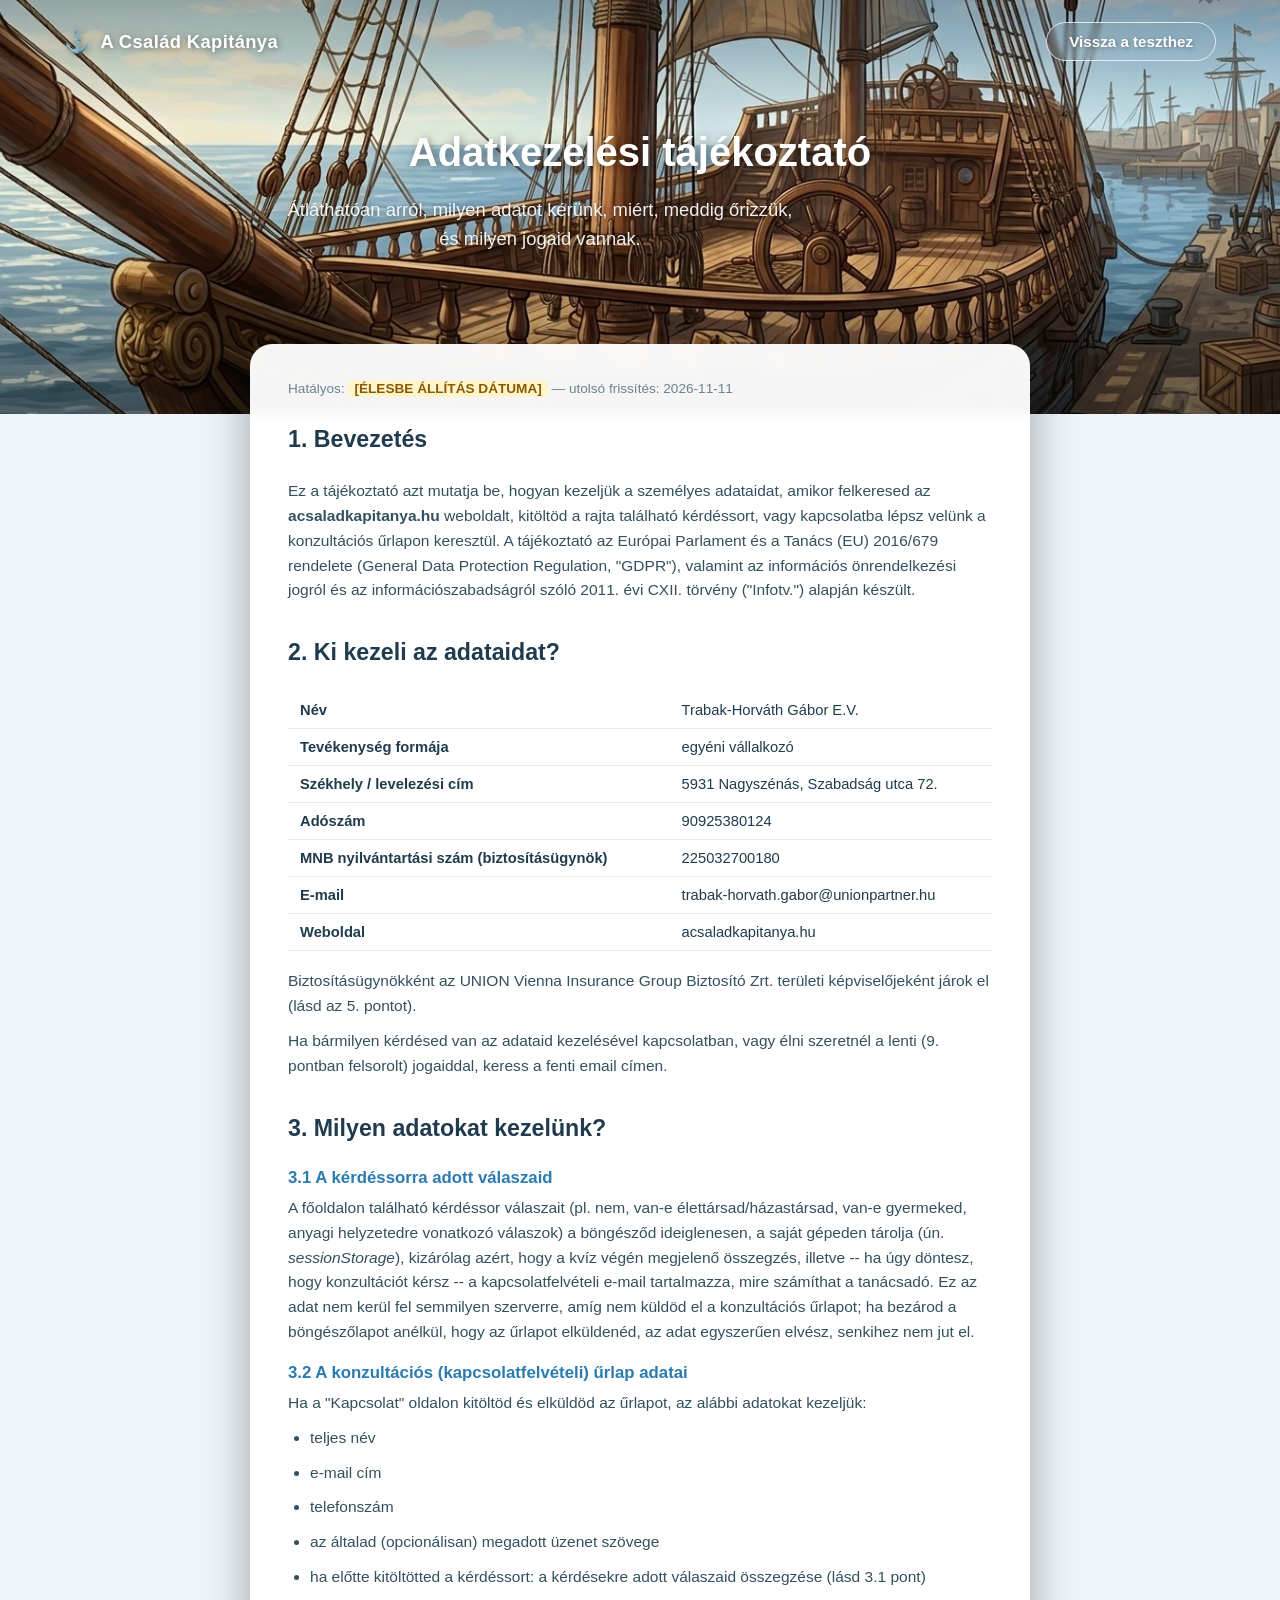
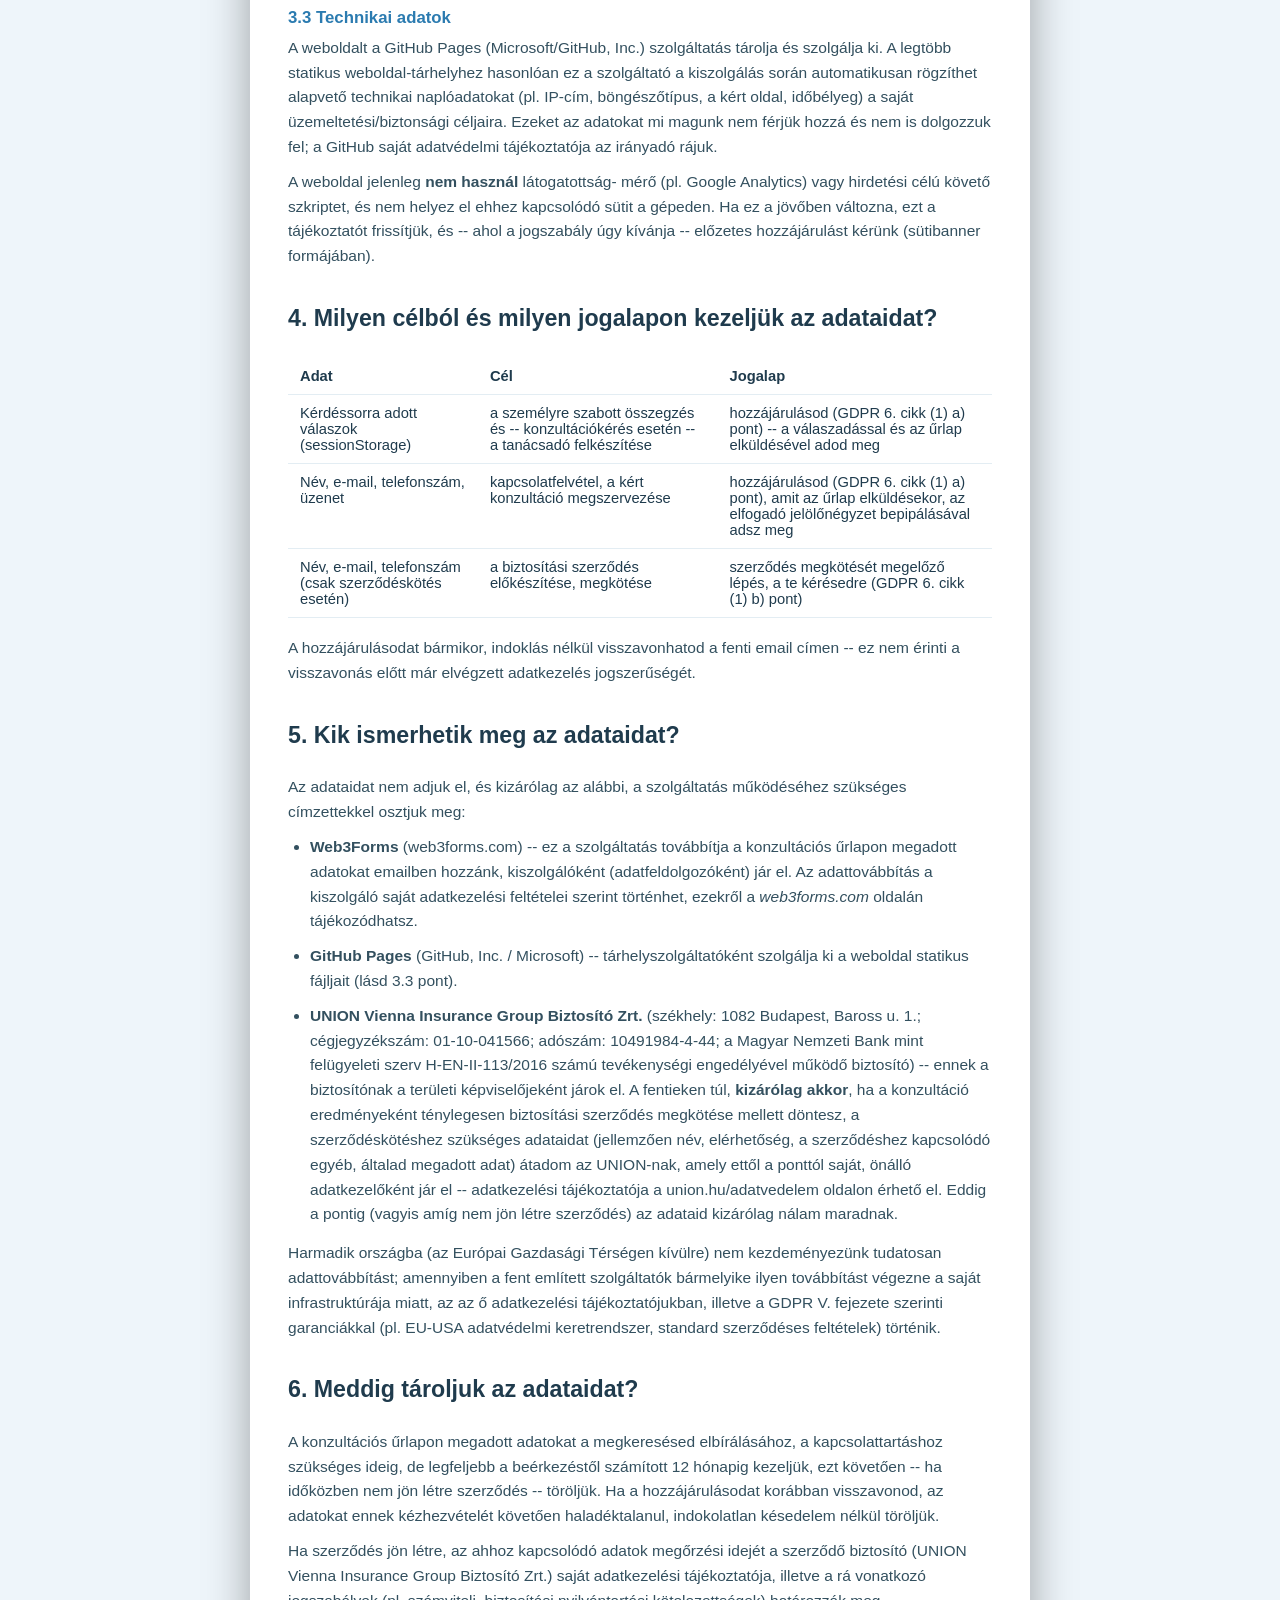
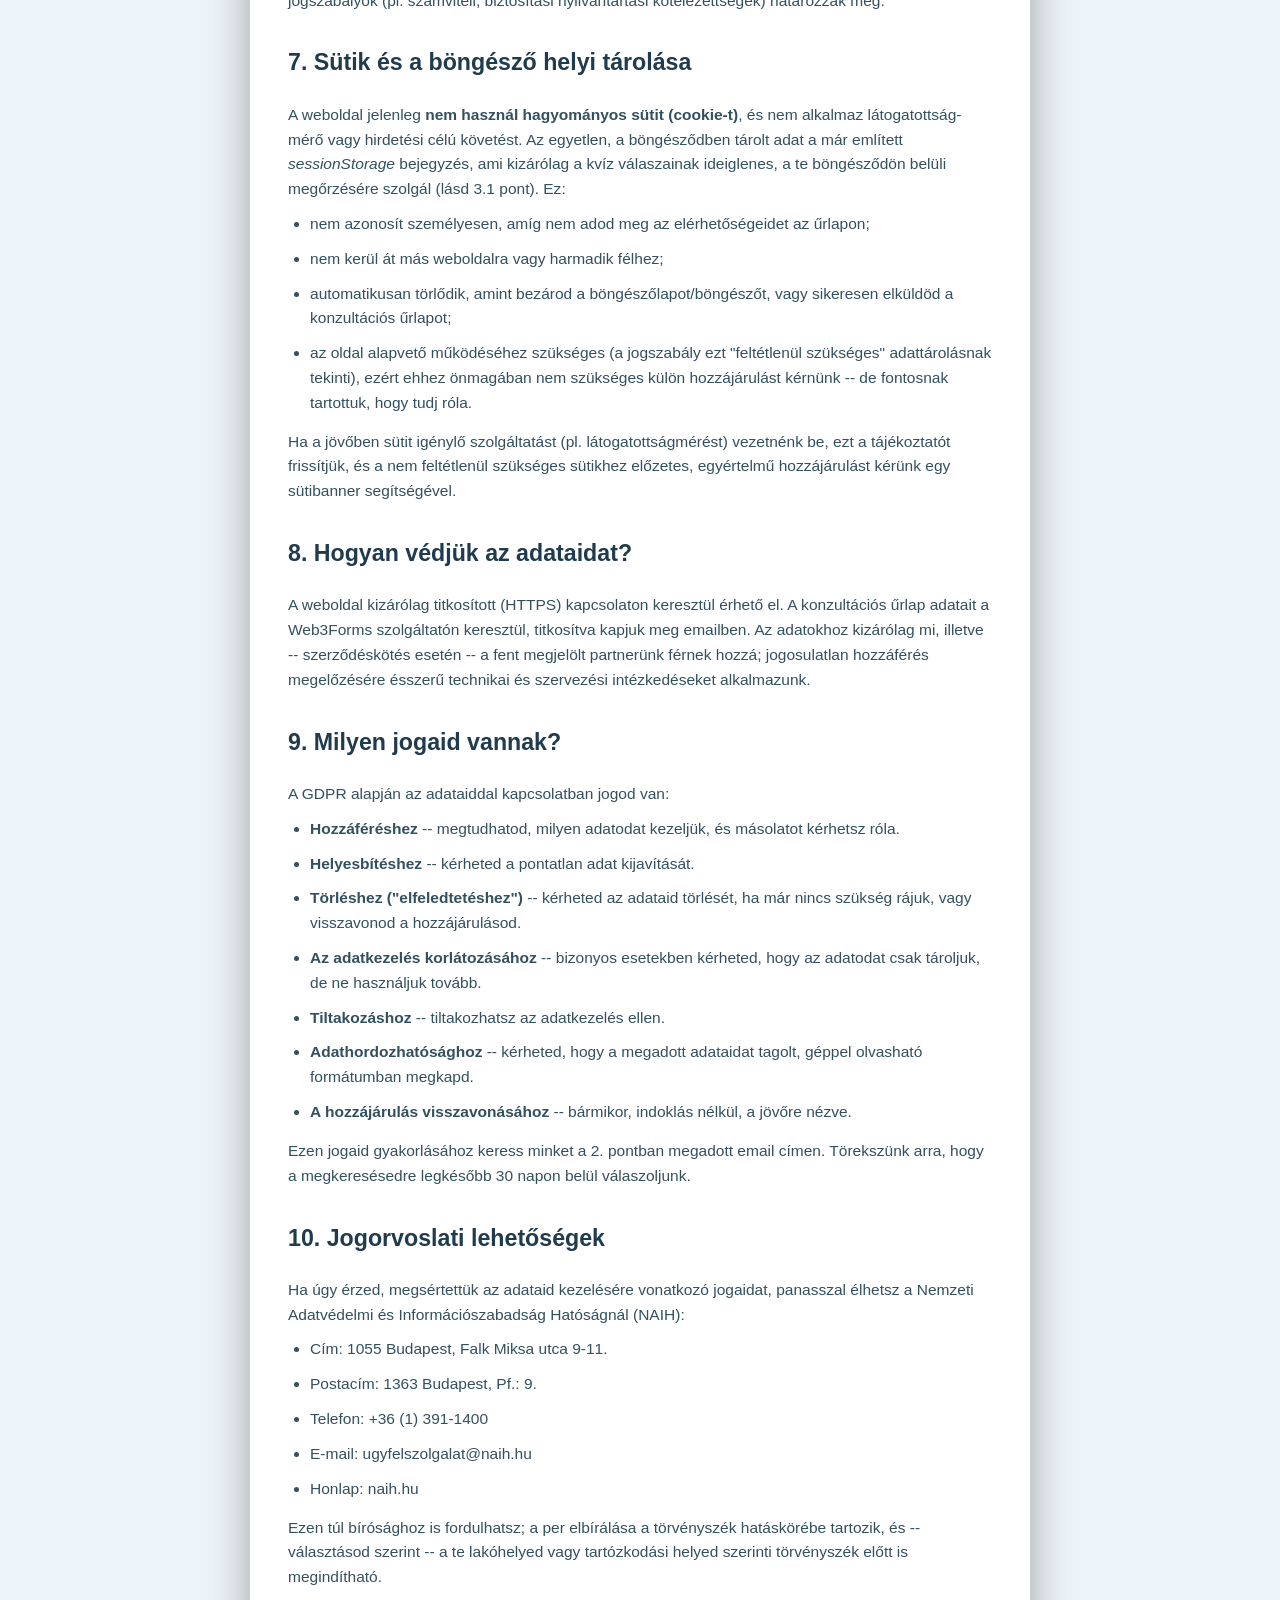
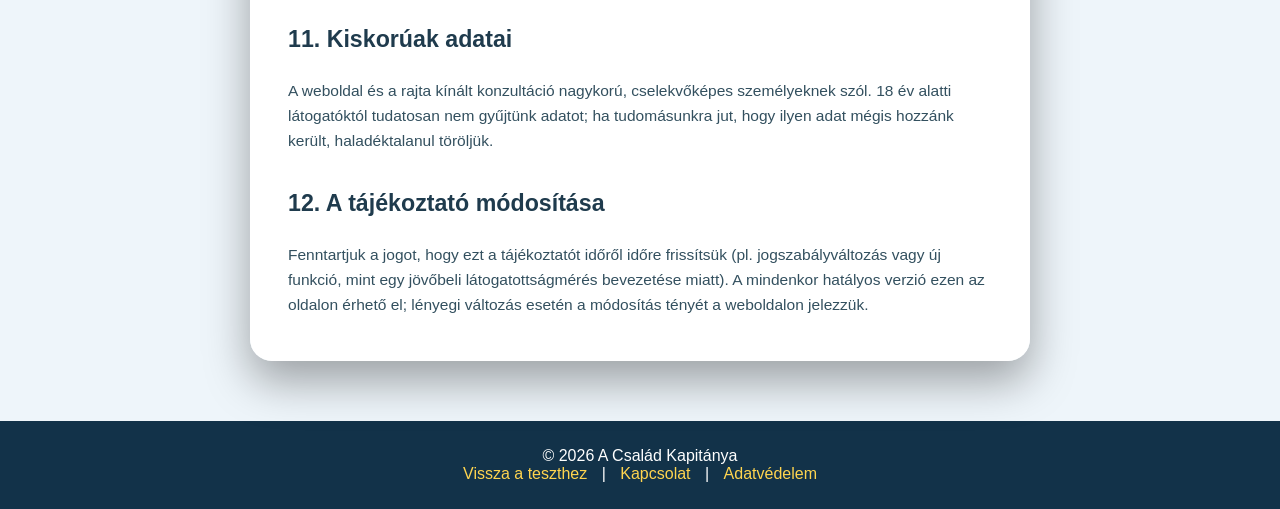
==== adatvedelem.html @ aa5bc1dc "Improved functions Security, mobile version upgraded" ====
<!DOCTYPE html>
<html lang="hu">
<head>
<meta charset="UTF-8">
<meta name="viewport" content="width=device-width, initial-scale=1.0">
<title>Adatkezelési tájékoztató — A Család Kapitánya</title>
<meta name="description" content="Adatkezelési tájékoztató és sütik/helyi tárolás használata az acsaladkapitanya.hu oldalon.">
<meta name="robots" content="noindex">
<link rel="stylesheet" href="css/style.css">
</head>
<body>

<nav class="site-nav">
    <div class="brand"><span class="wheel">⚓</span> A Család Kapitánya</div>
    <a class="nav-link" href="index.html">Vissza a teszthez</a>
</nav>

<section class="hero contact-hero">
    <div class="scene">
        <div class="scene-bg active" style="background-image:url('images/scenes/hero-dock.jpg')"></div>
    </div>
    <div class="intro">
        <h1>Adatkezelési tájékoztató</h1>
        <p>Átláthatóan arról, milyen adatot kérünk, miért, meddig őrizzük, és milyen jogaid vannak.</p>
    </div>
</section>

<div class="contact-section legal-section">
    <div class="question-box legal-content">

        <!--
            Az adatkezelői adatok (2. pont) és a partnerbiztosító adatai
            (5. pont) ki vannak töltve a felhasználó által megadott valós
            adatokkal (2026-11-11). Ennek ellenére javasolt közzététel előtt
            egy jogásszal (lehetőleg GDPR + biztosításközvetítési
            tapasztalattal) átnézetni -- ez a szöveg nem minősül jogi
            tanácsadásnak, csak egy kiindulási tervezet.
        -->
        <p class="updated-note">Hatályos: <span class="todo-fill">[ÉLESBE ÁLLÍTÁS DÁTUMA]</span> — utolsó frissítés: 2026-11-11</p>

        <h2>1. Bevezetés</h2>
        <p>
            Ez a tájékoztató azt mutatja be, hogyan kezeljük a személyes
            adataidat, amikor felkeresed az <strong>acsaladkapitanya.hu</strong>
            weboldalt, kitöltöd a rajta található kérdéssort, vagy
            kapcsolatba lépsz velünk a konzultációs űrlapon keresztül. A
            tájékoztató az Európai Parlament és a Tanács (EU) 2016/679
            rendelete (General Data Protection Regulation, "GDPR"), valamint
            az információs önrendelkezési jogról és az
            információszabadságról szóló 2011. évi CXII. törvény ("Infotv.")
            alapján készült.
        </p>

        <h2>2. Ki kezeli az adataidat?</h2>
        <table>
            <tr><th>Név</th><td>Trabak-Horváth Gábor E.V.</td></tr>
            <tr><th>Tevékenység formája</th><td>egyéni vállalkozó</td></tr>
            <tr><th>Székhely / levelezési cím</th><td>5931 Nagyszénás, Szabadság utca 72.</td></tr>
            <tr><th>Adószám</th><td>90925380124</td></tr>
            <tr><th>MNB nyilvántartási szám (biztosításügynök)</th><td>225032700180</td></tr>
            <tr><th>E-mail</th><td>trabak-horvath.gabor@unionpartner.hu</td></tr>
            <tr><th>Weboldal</th><td>acsaladkapitanya.hu</td></tr>
        </table>
        <p>
            Biztosításügynökként az UNION Vienna Insurance Group Biztosító
            Zrt. területi képviselőjeként járok el (lásd az 5. pontot).
        </p>
        <p>
            Ha bármilyen kérdésed van az adataid kezelésével kapcsolatban,
            vagy élni szeretnél a lenti (9. pontban felsorolt) jogaiddal,
            keress a fenti email címen.
        </p>

        <h2>3. Milyen adatokat kezelünk?</h2>

        <h3>3.1 A kérdéssorra adott válaszaid</h3>
        <p>
            A főoldalon található kérdéssor válaszait (pl. nem, van-e
            élettársad/házastársad, van-e gyermeked, anyagi helyzetedre
            vonatkozó válaszok) a böngésződ ideiglenesen, a saját gépeden
            tárolja (ún. <em>sessionStorage</em>), kizárólag azért, hogy a
            kvíz végén megjelenő összegzés, illetve -- ha úgy döntesz, hogy
            konzultációt kérsz -- a kapcsolatfelvételi e-mail tartalmazza,
            mire számíthat a tanácsadó. Ez az adat nem kerül fel semmilyen
            szerverre, amíg nem küldöd el a konzultációs űrlapot; ha
            bezárod a böngészőlapot anélkül, hogy az űrlapot elküldenéd, az
            adat egyszerűen elvész, senkihez nem jut el.
        </p>

        <h3>3.2 A konzultációs (kapcsolatfelvételi) űrlap adatai</h3>
        <p>
            Ha a "Kapcsolat" oldalon kitöltöd és elküldöd az űrlapot, az
            alábbi adatokat kezeljük:
        </p>
        <ul>
            <li>teljes név</li>
            <li>e-mail cím</li>
            <li>telefonszám</li>
            <li>az általad (opcionálisan) megadott üzenet szövege</li>
            <li>ha előtte kitöltötted a kérdéssort: a kérdésekre adott válaszaid összegzése (lásd 3.1 pont)</li>
        </ul>

        <h3>3.3 Technikai adatok</h3>
        <p>
            A weboldalt a GitHub Pages (Microsoft/GitHub, Inc.) szolgáltatás
            tárolja és szolgálja ki. A legtöbb statikus weboldal-tárhelyhez
            hasonlóan ez a szolgáltató a kiszolgálás során automatikusan
            rögzíthet alapvető technikai naplóadatokat (pl. IP-cím,
            böngészőtípus, a kért oldal, időbélyeg) a saját
            üzemeltetési/biztonsági céljaira. Ezeket az adatokat mi magunk
            nem férjük hozzá és nem is dolgozzuk fel; a GitHub saját
            adatvédelmi tájékoztatója az irányadó rájuk.
        </p>
        <p>
            A weboldal jelenleg <strong>nem használ</strong> látogatottság-
            mérő (pl. Google Analytics) vagy hirdetési célú követő
            szkriptet, és nem helyez el ehhez kapcsolódó sütit a
            gépeden. Ha ez a jövőben változna, ezt a tájékoztatót
            frissítjük, és -- ahol a jogszabály úgy kívánja -- előzetes
            hozzájárulást kérünk (sütibanner formájában).
        </p>

        <h2>4. Milyen célból és milyen jogalapon kezeljük az adataidat?</h2>
        <table>
            <tr>
                <th>Adat</th>
                <th>Cél</th>
                <th>Jogalap</th>
            </tr>
            <tr>
                <td>Kérdéssorra adott válaszok (sessionStorage)</td>
                <td>a személyre szabott összegzés és -- konzultációkérés esetén -- a tanácsadó felkészítése</td>
                <td>hozzájárulásod (GDPR 6. cikk (1) a) pont) -- a válaszadással és az űrlap elküldésével adod meg</td>
            </tr>
            <tr>
                <td>Név, e-mail, telefonszám, üzenet</td>
                <td>kapcsolatfelvétel, a kért konzultáció megszervezése</td>
                <td>hozzájárulásod (GDPR 6. cikk (1) a) pont), amit az űrlap elküldésekor, az elfogadó jelölőnégyzet bepipálásával adsz meg</td>
            </tr>
            <tr>
                <td>Név, e-mail, telefonszám (csak szerződéskötés esetén)</td>
                <td>a biztosítási szerződés előkészítése, megkötése</td>
                <td>szerződés megkötését megelőző lépés, a te kérésedre (GDPR 6. cikk (1) b) pont)</td>
            </tr>
        </table>
        <p>
            A hozzájárulásodat bármikor, indoklás nélkül visszavonhatod a
            fenti email címen -- ez nem érinti a visszavonás előtt már
            elvégzett adatkezelés jogszerűségét.
        </p>

        <h2>5. Kik ismerhetik meg az adataidat?</h2>
        <p>
            Az adataidat nem adjuk el, és kizárólag az alábbi, a szolgáltatás
            működéséhez szükséges címzettekkel osztjuk meg:
        </p>
        <ul>
            <li>
                <strong>Web3Forms</strong> (web3forms.com) -- ez a szolgáltatás
                továbbítja a konzultációs űrlapon megadott adatokat emailben
                hozzánk, kiszolgálóként (adatfeldolgozóként) jár el. Az
                adattovábbítás a kiszolgáló saját adatkezelési feltételei
                szerint történhet, ezekről a <em>web3forms.com</em> oldalán
                tájékozódhatsz.
            </li>
            <li>
                <strong>GitHub Pages</strong> (GitHub, Inc. / Microsoft) --
                tárhelyszolgáltatóként szolgálja ki a weboldal statikus
                fájljait (lásd 3.3 pont).
            </li>
            <li>
                <strong>UNION Vienna Insurance Group Biztosító Zrt.</strong>
                (székhely: 1082 Budapest, Baross u. 1.; cégjegyzékszám:
                01-10-041566; adószám: 10491984-4-44; a Magyar Nemzeti Bank
                mint felügyeleti szerv H-EN-II-113/2016 számú tevékenységi
                engedélyével működő biztosító) -- ennek a biztosítónak a
                területi képviselőjeként járok el. A fentieken túl,
                <strong>kizárólag akkor</strong>, ha a konzultáció
                eredményeként ténylegesen biztosítási szerződés megkötése
                mellett döntesz, a szerződéskötéshez szükséges adataidat
                (jellemzően név, elérhetőség, a szerződéshez kapcsolódó
                egyéb, általad megadott adat) átadom az UNION-nak, amely
                ettől a ponttól saját, önálló adatkezelőként jár el --
                adatkezelési tájékoztatója a union.hu/adatvedelem oldalon
                érhető el. Eddig a pontig (vagyis amíg nem jön létre
                szerződés) az adataid kizárólag nálam maradnak.
            </li>
        </ul>
        <p>
            Harmadik országba (az Európai Gazdasági Térségen kívülre) nem
            kezdeményezünk tudatosan adattovábbítást; amennyiben a fent
            említett szolgáltatók bármelyike ilyen továbbítást végezne a
            saját infrastruktúrája miatt, az az ő adatkezelési
            tájékoztatójukban, illetve a GDPR V. fejezete szerinti
            garanciákkal (pl. EU-USA adatvédelmi keretrendszer,
            standard szerződéses feltételek) történik.
        </p>

        <h2>6. Meddig tároljuk az adataidat?</h2>
        <p>
            A konzultációs űrlapon megadott adatokat a megkeresésed
            elbírálásához, a kapcsolattartáshoz szükséges ideig, de
            legfeljebb a beérkezéstől számított 12 hónapig kezeljük, ezt
            követően -- ha időközben nem jön létre szerződés -- töröljük.
            Ha a hozzájárulásodat korábban visszavonod, az adatokat ennek
            kézhezvételét követően haladéktalanul, indokolatlan késedelem
            nélkül töröljük.
        </p>
        <p>
            Ha szerződés jön létre, az ahhoz kapcsolódó adatok megőrzési
            idejét a szerződő biztosító (UNION Vienna Insurance Group
            Biztosító Zrt.) saját adatkezelési
            tájékoztatója, illetve a rá vonatkozó jogszabályok (pl. számviteli,
            biztosítási nyilvántartási kötelezettségek) határozzák meg.
        </p>

        <h2>7. Sütik és a böngésző helyi tárolása</h2>
        <p>
            A weboldal jelenleg <strong>nem használ hagyományos sütit (cookie-t)</strong>,
            és nem alkalmaz látogatottság-mérő vagy hirdetési célú követést.
            Az egyetlen, a böngésződben tárolt adat a már említett
            <em>sessionStorage</em> bejegyzés, ami kizárólag a kvíz
            válaszainak ideiglenes, a te böngésződön belüli megőrzésére
            szolgál (lásd 3.1 pont). Ez:
        </p>
        <ul>
            <li>nem azonosít személyesen, amíg nem adod meg az elérhetőségeidet az űrlapon;</li>
            <li>nem kerül át más weboldalra vagy harmadik félhez;</li>
            <li>automatikusan törlődik, amint bezárod a böngészőlapot/böngészőt, vagy sikeresen elküldöd a konzultációs űrlapot;</li>
            <li>az oldal alapvető működéséhez szükséges (a jogszabály ezt "feltétlenül szükséges" adattárolásnak tekinti), ezért ehhez önmagában nem szükséges külön hozzájárulást kérnünk -- de fontosnak tartottuk, hogy tudj róla.</li>
        </ul>
        <p>
            Ha a jövőben sütit igénylő szolgáltatást (pl. látogatottságmérést)
            vezetnénk be, ezt a tájékoztatót frissítjük, és a nem feltétlenül
            szükséges sütikhez előzetes, egyértelmű hozzájárulást kérünk egy
            sütibanner segítségével.
        </p>

        <h2>8. Hogyan védjük az adataidat?</h2>
        <p>
            A weboldal kizárólag titkosított (HTTPS) kapcsolaton keresztül
            érhető el. A konzultációs űrlap adatait a Web3Forms szolgáltatón
            keresztül, titkosítva kapjuk meg emailben. Az adatokhoz
            kizárólag mi, illetve -- szerződéskötés esetén -- a fent
            megjelölt partnerünk férnek hozzá; jogosulatlan hozzáférés
            megelőzésére ésszerű technikai és szervezési intézkedéseket
            alkalmazunk.
        </p>

        <h2>9. Milyen jogaid vannak?</h2>
        <p>A GDPR alapján az adataiddal kapcsolatban jogod van:</p>
        <ul>
            <li><strong>Hozzáféréshez</strong> -- megtudhatod, milyen adatodat kezeljük, és másolatot kérhetsz róla.</li>
            <li><strong>Helyesbítéshez</strong> -- kérheted a pontatlan adat kijavítását.</li>
            <li><strong>Törléshez ("elfeledtetéshez")</strong> -- kérheted az adataid törlését, ha már nincs szükség rájuk, vagy visszavonod a hozzájárulásod.</li>
            <li><strong>Az adatkezelés korlátozásához</strong> -- bizonyos esetekben kérheted, hogy az adatodat csak tároljuk, de ne használjuk tovább.</li>
            <li><strong>Tiltakozáshoz</strong> -- tiltakozhatsz az adatkezelés ellen.</li>
            <li><strong>Adathordozhatósághoz</strong> -- kérheted, hogy a megadott adataidat tagolt, géppel olvasható formátumban megkapd.</li>
            <li><strong>A hozzájárulás visszavonásához</strong> -- bármikor, indoklás nélkül, a jövőre nézve.</li>
        </ul>
        <p>
            Ezen jogaid gyakorlásához keress minket a 2. pontban megadott
            email címen. Törekszünk arra, hogy a megkeresésedre legkésőbb 30
            napon belül válaszoljunk.
        </p>

        <h2>10. Jogorvoslati lehetőségek</h2>
        <p>
            Ha úgy érzed, megsértettük az adataid kezelésére vonatkozó
            jogaidat, panasszal élhetsz a Nemzeti Adatvédelmi és
            Információszabadság Hatóságnál (NAIH):
        </p>
        <ul>
            <li>Cím: 1055 Budapest, Falk Miksa utca 9-11.</li>
            <li>Postacím: 1363 Budapest, Pf.: 9.</li>
            <li>Telefon: +36 (1) 391-1400</li>
            <li>E-mail: ugyfelszolgalat@naih.hu</li>
            <li>Honlap: naih.hu</li>
        </ul>
        <p>
            Ezen túl bírósághoz is fordulhatsz; a per elbírálása a
            törvényszék hatáskörébe tartozik, és -- választásod szerint -- a
            te lakóhelyed vagy tartózkodási helyed szerinti törvényszék előtt
            is megindítható.
        </p>

        <h2>11. Kiskorúak adatai</h2>
        <p>
            A weboldal és a rajta kínált konzultáció nagykorú, cselekvőképes
            személyeknek szól. 18 év alatti látogatóktól tudatosan nem
            gyűjtünk adatot; ha tudomásunkra jut, hogy ilyen adat mégis
            hozzánk került, haladéktalanul töröljük.
        </p>

        <h2>12. A tájékoztató módosítása</h2>
        <p>
            Fenntartjuk a jogot, hogy ezt a tájékoztatót időről időre
            frissítsük (pl. jogszabályváltozás vagy új funkció, mint egy
            jövőbeli látogatottságmérés bevezetése miatt). A mindenkor
            hatályos verzió ezen az oldalon érhető el; lényegi változás esetén
            a módosítás tényét a weboldalon jelezzük.
        </p>

    </div>
</div>

<footer>
    <p>&copy; 2026 A Család Kapitánya </p>
    <p><a href="index.html">Vissza a teszthez</a> | <a href="contact.html">Kapcsolat</a> | <a href="adatvedelem.html">Adatvédelem</a></p>
</footer>

</body>
</html>
---- css/style.css ----
/* ============================================================
   A CSALÁD KAPITÁNYA — realistic scene edition
   ============================================================ */

* {
    margin: 0;
    padding: 0;
    box-sizing: border-box;
}

html, body {
    height: 100%;
}

body {
    font-family: "Segoe UI", Arial, Helvetica, sans-serif;
    overflow-x: hidden;
    background: #eef5fa;
    color: #1f3b4d;
}

a {
    color: inherit;
}

/* ============================================================
   NAV
   ============================================================ */

.site-nav {
    position: absolute;
    top: 0;
    left: 0;
    right: 0;
    z-index: 30;
    display: flex;
    align-items: center;
    justify-content: space-between;
    padding: 22px 5%;
}

.site-nav .brand {
    display: flex;
    align-items: center;
    gap: 10px;
    color: #ffffff;
    font-weight: bold;
    font-size: 1.15rem;
    text-shadow: 1px 1px 6px rgba(0,0,0,0.45);
    letter-spacing: 0.02em;
}

.site-nav .brand .wheel {
    font-size: 1.3rem;
}

.site-nav a.nav-link {
    text-decoration: none;
    color: #ffffff;
    font-weight: 600;
    font-size: 0.95rem;
    padding: 10px 22px;
    border: 1.5px solid rgba(255,255,255,0.75);
    border-radius: 50px;
    text-shadow: 1px 1px 4px rgba(0,0,0,0.35);
    transition: all 0.3s ease;
    backdrop-filter: blur(2px);
}

.site-nav a.nav-link:hover {
    background: rgba(255,255,255,0.15);
    border-color: #fff;
}

/* ============================================================
   HERO / SCENE STAGE
   ============================================================ */

/* .stage wraps the hero image and the quiz panel. On desktop the panel is
   absolutely positioned over the hero (inset:0), so it looks exactly like
   before -- the question card floats over the full-bleed scene. On mobile
   (see the max-width:768px rules further down) the panel instead drops into
   normal document flow below a shorter hero, so the ship art stays visible
   above it instead of being covered by the card. */
.stage {
    position: relative;
}

.hero {
    position: relative;
    width: 100%;
    height: 100vh;
    /* Never force the hero taller than the actual viewport — on short
       screens (landscape phones especially) a hard 640px floor used to push
       the intro/question card and start button below the fold and trigger
       ugly auto-scroll-into-view jumps. min() caps the floor at whatever is
       smaller, so short viewports simply get a full-viewport-height hero
       instead of an oversized one. */
    min-height: min(640px, 100vh);
    overflow: hidden;
    background: #16232d;
}

.quiz-panel {
    position: absolute;
    inset: 0;
    z-index: 20;
    /* Lets clicks pass through to the hero underneath (e.g. the start
       button) when there's nothing interactive showing yet; the question
       card and its buttons re-enable pointer events on themselves below. */
    pointer-events: none;
}

.quiz-panel .question-overlay,
.quiz-panel .risk-hud {
    pointer-events: auto;
}

.scene {
    position: absolute;
    inset: 0;
}

.scene-bg {
    position: absolute;
    inset: 0;
    background-size: cover;
    background-position: center 60%;
    opacity: 0;
    transform: scale(1.05);
    transform-origin: center 55%;
    transition: opacity 2.2s ease;
    animation: rockCalm 9s ease-in-out infinite;
}

.scene-bg.active {
    opacity: 1;
    z-index: 1;
}

/* Continuous "the boat is always moving" loop. Amplitude/speed step up with
   the weather via [data-weather] on .hero (set live by main.js), so the same
   idle-loop-then-cut behaviour you'd get from a looping video is simulated
   here with plain CSS on the existing stills — no extra video assets needed. */
@keyframes rockCalm {
    0%   { transform: scale(1.05)  translateY(0)      rotate(0deg); }
    25%  { transform: scale(1.055) translateY(-0.4%)  rotate(-0.25deg); }
    50%  { transform: scale(1.06)  translateY(0.3%)   rotate(0.15deg); }
    75%  { transform: scale(1.055) translateY(-0.2%)  rotate(0.2deg); }
    100% { transform: scale(1.05)  translateY(0)      rotate(0deg); }
}

@keyframes rockChoppy {
    0%   { transform: scale(1.06)  translateY(0)      rotate(0deg); }
    20%  { transform: scale(1.065) translateY(-0.7%)  rotate(-0.5deg); }
    45%  { transform: scale(1.07)  translateY(0.5%)   rotate(0.35deg); }
    70%  { transform: scale(1.065) translateY(-0.5%)  rotate(0.45deg); }
    100% { transform: scale(1.06)  translateY(0)      rotate(0deg); }
}

@keyframes rockStorm {
    0%   { transform: scale(1.07)  translateY(0)      rotate(0deg); }
    15%  { transform: scale(1.08)  translateY(-1.1%)  rotate(-0.9deg); }
    35%  { transform: scale(1.075) translateY(0.8%)   rotate(0.7deg); }
    55%  { transform: scale(1.085) translateY(-0.9%)  rotate(-0.6deg); }
    75%  { transform: scale(1.078) translateY(0.6%)   rotate(0.8deg); }
    100% { transform: scale(1.07)  translateY(0)      rotate(0deg); }
}

.hero[data-weather="cloudy"] .scene-bg {
    animation: rockChoppy 6.5s ease-in-out infinite;
}

.hero[data-weather="storm"] .scene-bg {
    animation: rockStorm 4.2s ease-in-out infinite;
}

.hero[data-weather="tempest"] .scene-bg {
    animation: rockStorm 3s ease-in-out infinite;
}

/* CLOUDS/MIST — soft drifting light patches across the sky, brought in and
   sped up as the weather worsens */
.atmosphere {
    position: absolute;
    inset: 0;
    z-index: 2;
    pointer-events: none;
    opacity: 0;
    background-image:
        radial-gradient(ellipse 45% 30% at 20% 15%, rgba(255,255,255,0.35), transparent 70%),
        radial-gradient(ellipse 55% 35% at 70% 8%,  rgba(255,255,255,0.28), transparent 70%),
        radial-gradient(ellipse 40% 25% at 45% 22%, rgba(220,225,230,0.30), transparent 70%);
    background-repeat: no-repeat;
    background-size: 160% 160%;
    filter: blur(2px);
    transition: opacity 2s ease;
    animation: cloudDrift 40s linear infinite;
}

@keyframes cloudDrift {
    0%   { background-position: 0% 0%, 20% 0%, 60% 0%; }
    100% { background-position: -100% 0%, -80% 0%, -40% 0%; }
}

.hero[data-weather="cloudy"] .atmosphere {
    opacity: 0.5;
}

.hero[data-weather="storm"] .atmosphere,
.hero[data-weather="tempest"] .atmosphere {
    opacity: 0.6;
    animation-duration: 18s;
    filter: blur(3px) brightness(0.7);
}

/* WATER SHIMMER — low-band glint drifting across the waterline */
.water-shimmer {
    position: absolute;
    left: 0;
    right: 0;
    bottom: 0;
    height: 42%;
    z-index: 2;
    pointer-events: none;
    opacity: 0.3;
    background-image: repeating-linear-gradient(
        100deg,
        rgba(255,255,255,0.16) 0px,
        rgba(255,255,255,0.16) 2px,
        transparent 2px,
        transparent 26px
    );
    background-size: 200% 100%;
    mix-blend-mode: overlay;
    animation: shimmerDrift 5.5s linear infinite;
}

@keyframes shimmerDrift {
    0%   { background-position: 0% 0%; }
    100% { background-position: -200px 0%; }
}

.hero[data-weather="storm"] .water-shimmer,
.hero[data-weather="tempest"] .water-shimmer {
    opacity: 0.45;
    animation-duration: 2.8s;
}

/* darken the scene slightly so overlaid text/cards stay legible */
.scene::after {
    content: "";
    position: absolute;
    inset: 0;
    z-index: 3;
    background: linear-gradient(
        to bottom,
        rgba(0,0,0,0.28) 0%,
        rgba(0,0,0,0.02) 30%,
        rgba(0,0,0,0.05) 60%,
        rgba(0,0,0,0.45) 100%
    );
    pointer-events: none;
}


/* LIGHTNING */
.lightning {
    position: absolute;
    inset: 0;
    z-index: 5;
    background: white;
    opacity: 0;
    pointer-events: none;
}

.tempest-active .lightning {
    animation: flicker 6.5s infinite;
}

@keyframes flicker {
    0%, 92%, 100% { opacity: 0; }
    93% { opacity: 0.55; }
    94% { opacity: 0; }
    95.5% { opacity: 0.4; }
    96% { opacity: 0; }
}

/* ============================================================
   INTRO
   ============================================================ */

.intro {
    position: absolute;
    z-index: 10;
    top: 50%;
    left: 8%;
    transform: translateY(-50%);
    width: 90%;
    max-width: 640px;
    text-align: left;
    transition: opacity 0.6s ease, visibility 0.6s ease;
}

.intro.hidden {
    opacity: 0;
    visibility: hidden;
    pointer-events: none;
}

.intro .eyebrow {
    display: inline-block;
    color: #ffd54f;
    font-weight: 700;
    letter-spacing: 0.12em;
    text-transform: uppercase;
    font-size: 0.82rem;
    margin-bottom: 14px;
    text-shadow: 1px 1px 6px rgba(0,0,0,0.5);
}

.intro h1 {
    color: #ffffff;
    font-size: 3.1rem;
    line-height: 1.15;
    margin-bottom: 20px;
    text-shadow: 2px 2px 10px rgba(0,0,0,0.45);
}

.intro p {
    color: rgba(255,255,255,0.92);
    font-size: 1.15rem;
    line-height: 1.6;
    margin-bottom: 32px;
    text-shadow: 1px 1px 6px rgba(0,0,0,0.4);
    max-width: 520px;
}

/* ============================================================
   BUTTONS
   ============================================================ */

#startButton,
.pill-button {
    display: inline-block;
    border: none;
    cursor: pointer;
    background: #ffd54f;
    color: #2a2200;
    padding: 16px 38px;
    font-size: 1.05rem;
    font-weight: 700;
    border-radius: 50px;
    text-decoration: none;
    box-shadow: 0 8px 22px rgba(0,0,0,0.25);
    transition: all 0.3s ease;
}

#startButton:hover,
.pill-button:hover {
    background: #ffca28;
    transform: translateY(-3px);
    box-shadow: 0 12px 26px rgba(0,0,0,0.3);
}

.pill-button.secondary {
    background: transparent;
    color: #ffffff;
    border: 1.5px solid rgba(255,255,255,0.8);
    box-shadow: none;
}

.pill-button.secondary:hover {
    background: rgba(255,255,255,0.12);
}

/* ============================================================
   QUESTION / RESULT CARD
   ============================================================ */

.question-overlay {
    position: absolute;
    z-index: 20;
    top: 50%;
    left: 8%;
    transform: translateY(-50%);
    width: 90%;
    max-width: 560px;
    transition: opacity 0.5s ease, transform 0.5s ease;
}

.question-overlay.hidden {
    display: none;
}

/* Briefly fades the card out between questions so the scene/weather change
   underneath is visible instead of being hidden behind it the instant an
   answer is picked. Opacity only (no display:none) so the transition
   below actually animates, and the card stays out of the way (but keeps
   its layout space, so nothing else jumps) while it's invisible. */
.question-overlay.card-hidden {
    opacity: 0;
    pointer-events: none;
}

.question-box {
    background: rgba(255,255,255,0.96);
    padding: 34px 38px;
    border-radius: 22px;
    text-align: left;
    backdrop-filter: blur(6px);
    box-shadow: 0 20px 45px rgba(0,0,0,0.35);
}

.question-box .eyebrow {
    display: block;
    font-size: 0.8rem;
    font-weight: 700;
    letter-spacing: 0.08em;
    text-transform: uppercase;
    color: #2b7bb0;
    margin-bottom: 10px;
}

.question-box h2 {
    margin-bottom: 24px;
    color: #1f3b4d;
    font-size: 1.45rem;
    line-height: 1.35;
    text-align: left;
}

#answers {
    display: flex;
    flex-direction: column;
    gap: 13px;
}

#answers button {
    padding: 15px 20px;
    border: 1.5px solid #d8e6ee;
    border-radius: 12px;
    background: #f4f9fc;
    color: #1f3b4d;
    font-size: 1rem;
    text-align: left;
    cursor: pointer;
    transition: all 0.2s ease;
}

#answers button:hover {
    background: #2b7bb0;
    border-color: #2b7bb0;
    color: #fff;
    transform: translateY(-2px);
}

/* Small helper line above a multi-select question ("Több válasz is
   kiválasztható."), sitting just above the checkbox-style options. */
.answers-hint {
    font-size: 0.85rem;
    color: #6b7c8a;
    margin-bottom: -4px;
}

/* Checkbox-style options for the multi-select question: clicking toggles
   selection instead of advancing immediately, so each option needs its own
   persistent "on" state rather than just a hover effect. */
#answers button.multi-choice {
    position: relative;
    padding-left: 48px;
}

#answers button.multi-choice::before {
    content: "";
    position: absolute;
    left: 16px;
    top: 50%;
    transform: translateY(-50%);
    width: 18px;
    height: 18px;
    border: 1.5px solid #b9c9d3;
    border-radius: 5px;
    background: #fff;
    transition: all 0.2s ease;
}

#answers button.multi-choice:hover::before {
    border-color: #2b7bb0;
}

#answers button.multi-choice.selected {
    background: #eaf3fa;
    border-color: #2b7bb0;
    color: #1f3b4d;
    transform: none;
}

#answers button.multi-choice.selected::before {
    background: #2b7bb0;
    border-color: #2b7bb0;
}

#answers button.multi-choice.selected::after {
    content: "✓";
    position: absolute;
    left: 19px;
    top: 50%;
    transform: translateY(-50%);
    color: #fff;
    font-size: 0.8rem;
    font-weight: 700;
    line-height: 1;
}

/* The "Tovább" button that closes out a multi-select question — reuses the
   yellow pill styling so it reads as an action, distinct from the toggle
   options above it. */
#answers .continue-button {
    margin-top: 4px;
    align-self: flex-start;
    text-align: center;
}

.question-box.result h2 {
    text-align: left;
    color: #1f3b4d;
}

.question-box.result .result-tier {
    display: inline-block;
    font-weight: 800;
    text-transform: uppercase;
    letter-spacing: 0.06em;
    font-size: 0.95rem;
    padding: 5px 14px;
    border-radius: 50px;
    margin-bottom: 16px;
}

.result-tier.safe    { background: #e3f6df; color: #2f8f3a; }
.result-tier.watch   { background: #fff3d6; color: #a9760d; }
.result-tier.warn    { background: #ffe4d1; color: #c05c1d; }
.result-tier.danger  { background: #fde0e0; color: #c62828; }

.question-box.result .result-summary {
    text-align: left;
    color: #33475a;
    line-height: 1.65;
    margin-bottom: 22px;
    font-size: 1.02rem;
}

.question-box.result .result-risks {
    background: #f4f8fb;
    border: 1px solid #dce6ec;
    border-radius: 14px;
    padding: 18px 20px;
    margin-bottom: 22px;
    text-align: left;
}

.question-box.result .result-risks-label {
    font-weight: 700;
    color: #1f3b4d;
    margin: 0 0 10px;
}

.question-box.result .result-risks-list {
    margin: 0 0 14px;
    padding-left: 22px;
    color: #33475a;
    line-height: 1.55;
}

.question-box.result .result-risks-list li {
    margin-bottom: 4px;
}

.question-box.result .result-risks-cta {
    margin: 0;
    color: #33475a;
    line-height: 1.6;
}

.question-box.result .result-score {
    color: #6b7c8a;
    font-size: 0.92rem;
    margin-bottom: 24px;
}

.question-box.result .result-actions {
    display: flex;
    gap: 14px;
    flex-wrap: wrap;
}

/* the secondary pill is designed for dark hero backgrounds; inside the
   light question-box it needs dark ink instead of white */
.question-box .pill-button.secondary {
    color: #1f3b4d;
    border-color: #b9c9d3;
}

.question-box .pill-button.secondary:hover {
    background: rgba(31,59,77,0.08);
    border-color: #1f3b4d;
}

/* ============================================================
   STATUS CALLOUT — bottom-left risk label over the scene
   ============================================================ */

.status-callout {
    position: absolute;
    z-index: 15;
    left: 5%;
    bottom: 60px;
    max-width: 380px;
    color: white;
    opacity: 0;
    transform: translateY(8px);
    transition: opacity 0.7s ease, transform 0.7s ease;
}

.status-callout.visible {
    opacity: 1;
    transform: translateY(0);
}

.status-callout .status-title {
    font-size: 1.3rem;
    font-weight: 800;
    text-transform: uppercase;
    margin-bottom: 6px;
    text-shadow: 1px 1px 8px rgba(0,0,0,0.6);
}

.status-callout .status-title.safe   { color: #7fd858; }
.status-callout .status-title.watch  { color: #ffd54f; }
.status-callout .status-title.warn   { color: #ffa458; }
.status-callout .status-title.danger { color: #ff5c5c; }

.status-callout p {
    font-size: 0.95rem;
    line-height: 1.45;
    text-shadow: 1px 1px 6px rgba(0,0,0,0.55);
}

/* ============================================================
   GAUGE — bottom-right risk meter (pure CSS/SVG, live)
   ============================================================ */

.gauge {
    position: absolute;
    z-index: 15;
    right: 5%;
    bottom: 50px;
    width: 138px;
    text-align: center;
    opacity: 0;
    transform: translateY(8px);
    transition: opacity 0.7s ease, transform 0.7s ease;
}

.gauge.visible {
    opacity: 1;
    transform: translateY(0);
}

.gauge svg {
    display: block;
    width: 100%;
    height: auto;
    filter: drop-shadow(0 6px 14px rgba(0,0,0,0.4));
}

.gauge .needle {
    transform-origin: 65px 65px;
    transition: transform 1.4s cubic-bezier(0.45, 0, 0.55, 1);
    transform: rotate(var(--needle, -90deg));
}

.gauge .gauge-label {
    margin-top: 6px;
    color: #fff;
    font-size: 0.78rem;
    font-weight: 700;
    letter-spacing: 0.05em;
    text-transform: uppercase;
    text-shadow: 1px 1px 6px rgba(0,0,0,0.6);
}

/* ============================================================
   FOOTER
   ============================================================ */

footer {
    background: #123249;
    color: white;
    text-align: center;
    padding: 26px;
}

footer a {
    color: #ffd54f;
    text-decoration: none;
    margin: 0 10px;
}

footer a:hover {
    text-decoration: underline;
}

/* ============================================================
   CONTACT PAGE
   ============================================================ */

.contact-hero {
    position: relative;
    height: 46vh;
    min-height: 320px;
    overflow: hidden;
}

.contact-hero .scene-bg {
    animation: none;
    transform: scale(1.02);
}

.contact-hero .intro {
    left: 50%;
    top: 50%;
    transform: translate(-50%, -50%);
    text-align: center;
    max-width: 720px;
}

.contact-hero .intro h1 {
    font-size: 2.5rem;
}

.contact-section {
    max-width: 640px;
    margin: -70px auto 60px;
    position: relative;
    z-index: 20;
    padding: 0 20px;
}

.contact-section .question-box {
    text-align: left;
}

.contact-section .question-box h2 {
    text-align: left;
}

.contact-section form {
    display: flex;
    flex-direction: column;
    gap: 15px;
}

.contact-section input,
.contact-section textarea {
    padding: 14px;
    border-radius: 10px;
    border: 1.5px solid #d8e6ee;
    font-family: inherit;
    font-size: 1rem;
}

.contact-section input:focus,
.contact-section textarea:focus {
    outline: none;
    border-color: #2b7bb0;
}

#formNote {
    margin-top: 16px;
    color: #2b7bb0;
    display: none;
    font-weight: 600;
}

/* A checkbox + label row for the GDPR consent tickbox on the contact form --
   sits above the submit button, same form gap as the other fields. */
.consent-row {
    display: flex;
    align-items: flex-start;
    gap: 10px;
    font-size: 0.85rem;
    line-height: 1.5;
    color: #46606e;
}

.consent-row input[type="checkbox"] {
    margin-top: 3px;
    width: 18px;
    height: 18px;
    flex-shrink: 0;
    accent-color: #2b7bb0;
}

.consent-row a {
    color: #2b7bb0;
    font-weight: 600;
}

/* ============================================================
   LEGAL / POLICY PAGE (Adatkezelési tájékoztató)
   ============================================================ */

/* Reuses .contact-section's overlap/margin/width plumbing (see above) --
   this just widens it a bit, since a long legal text reads better a little
   wider than the narrow contact form. */
.legal-section {
    max-width: 820px;
}

.legal-content h2:not(:first-of-type) {
    margin-top: 34px;
}

.legal-content h3 {
    color: #2b7bb0;
    font-size: 1.05rem;
    margin: 18px 0 8px;
}

.legal-content p,
.legal-content li {
    line-height: 1.6;
    margin-bottom: 10px;
    color: #33505f;
    font-size: 0.97rem;
}

.legal-content ul,
.legal-content ol {
    padding-left: 22px;
    margin-bottom: 14px;
}

.legal-content .updated-note {
    font-size: 0.85rem;
    color: #6c8291;
    margin-bottom: 24px;
}

.legal-content table {
    width: 100%;
    border-collapse: collapse;
    margin-bottom: 18px;
    font-size: 0.92rem;
}

.legal-content th,
.legal-content td {
    text-align: left;
    padding: 10px 12px;
    border-bottom: 1px solid #e3edf3;
    vertical-align: top;
}

.legal-content th {
    color: #1f3b4d;
    white-space: nowrap;
}

/* Highlights a placeholder value that MUST be filled in with real data
   before this page goes live (see the warning banner at the top of
   adatvedelem.html) -- impossible to miss while skimming the page. */
.todo-fill {
    background: #fff4cc;
    color: #8a5a00;
    padding: 1px 6px;
    border-radius: 4px;
    font-weight: 700;
}

.todo-banner {
    background: #fff4cc;
    border: 2px solid #e0a800;
    border-radius: 14px;
    padding: 18px 20px;
    margin-bottom: 28px;
    color: #6b4a00;
    font-size: 0.92rem;
    line-height: 1.6;
}

.todo-banner strong {
    display: block;
    margin-bottom: 8px;
    font-size: 1rem;
    color: #8a5a00;
}

/* ============================================================
   MOBILE
   ============================================================ */

@media (max-width: 768px) {

    .site-nav {
        padding: 16px 6%;
    }

    .site-nav .brand {
        font-size: 0.92rem;
        white-space: nowrap;
    }

    .site-nav a.nav-link {
        padding: 8px 16px;
        font-size: 0.85rem;
        white-space: nowrap;
    }

    /* The hero shrinks to a band across the top (like the contact page's
       hero) instead of filling the whole screen, so the ship art stays
       visible at all times -- the question card no longer has to float on
       top of it to be seen. :not(.contact-hero) keeps this from fighting
       with that page's own (differently-sized) hero rules below. */
    .hero:not(.contact-hero) {
        height: 50vh;
        /* Bumped up from 360px so the scrim-backed intro card (below) has
           enough room to fit the button without being clipped by the
           hero's overflow:hidden on the shortest phones (e.g. iPhone SE). */
        min-height: 430px;
    }

    /* Anchored from a fixed offset below the nav (not vertically centred)
       so the eyebrow/heading can never climb up underneath the nav bar --
       with the hero shrunk down on mobile, centring the (fairly tall)
       intro block pushed its top past the nav's bottom edge. A translucent
       backdrop sits behind the text too: the gradient darkening on the
       scene image is tuned for a full-height desktop hero, so on the much
       shorter mobile crop the text can land over a bright/busy part of the
       artwork (sails, deck) without it. Spacing/font-sizes below are also
       tightened from the desktop defaults so the whole card (including the
       button) comfortably fits above the hero's clipped edge. */
    .intro {
        left: 6%;
        width: 88%;
        top: 82px;
        bottom: auto;
        transform: none;
        background: rgba(8, 20, 30, 0.45);
        backdrop-filter: blur(3px);
        -webkit-backdrop-filter: blur(3px);
        border-radius: 18px;
        padding: 16px 18px;
    }

    .intro .eyebrow {
        margin-bottom: 8px;
    }

    .intro h1 {
        font-size: 1.7rem;
        line-height: 1.2;
        margin-bottom: 10px;
    }

    .intro p {
        font-size: 0.92rem;
        line-height: 1.45;
        margin-bottom: 16px;
    }

    /* The mobile hero band is much wider-than-tall relative to the scene
       art (photos are ~1.79:1, the band is well under 1:1), so a
       background-size:cover crop can only ever show about half the image's
       width -- no background-position tweak fixes that for every crew
       combination (the "kids" scenes in particular spread too wide for any
       single crop window). Switching to "contain" shows the ENTIRE photo
       instead, letterboxed top/bottom -- rendered as two stacked pseudo
       layers rather than on .scene-bg's own background, since a blur filter
       on an element also blurs its descendants, and here the sharp
       foreground and the blurred backdrop both need to stay independently
       filterable. Both pick up whatever image main.js just set on
       .scene-bg via background-image:inherit, so no JS changes are needed:
       ::before (plain DOM/paint order puts it first = underneath) covers
       the whole box with an oversized, blurred, darkened copy to fill the
       letterbox bars, and ::after sits on top showing the complete photo,
       uncropped, via contain. */
    .scene-bg::before {
        content: "";
        position: absolute;
        inset: -30px;
        background-image: inherit;
        background-size: cover;
        background-position: center 60%;
        filter: blur(20px) brightness(0.5) saturate(1.15);
    }

    .scene-bg::after {
        content: "";
        position: absolute;
        inset: 0;
        background-image: inherit;
        background-size: contain;
        background-repeat: no-repeat;
        background-position: center 60%;
    }

    /* The quiz panel now lives in normal document flow below the (shorter)
       hero instead of floating over it, so it drops out of the absolute
       overlay positioning entirely on mobile. */
    .quiz-panel {
        position: static;
        display: flex;
        flex-direction: column;
        align-items: center;
        gap: 18px;
        padding: 28px 6% 40px;
        background: #123249;
    }

    /* Nothing to show before the quiz starts -- collapse the panel rather
       than leaving an empty coloured band under the hero. */
    .quiz-panel:has(.question-overlay.hidden) {
        display: none;
    }

    .question-overlay {
        position: static;
        width: 100%;
        max-width: 480px;
        left: auto;
        top: auto;
        bottom: auto;
        transform: none;
    }

    .question-box {
        padding: 24px;
    }

    /* The status callout + gauge now share a wrapper so the pair can be
       pulled out of normal flow together and "flashed" near the top of the
       screen right after an answer is submitted (see .flash-status below
       and the advance() logic in main.js), then dropped back under the next
       question card once it appears. The gap used to come from the
       .quiz-panel flex container directly separating these two elements;
       now that they're both inside .risk-hud, it's reproduced here instead. */
    .risk-hud {
        display: flex;
        flex-direction: column;
        align-items: center;
        gap: 18px;
        width: 100%;
    }

    .status-callout,
    .gauge {
        position: static;
        left: auto;
        right: auto;
        bottom: auto;
        max-width: none;
    }

    .status-callout {
        width: 100%;
        max-width: 480px;
        text-align: center;
    }

    /* The "flash" state: fixed near the top of the viewport, over the hero
       art, for the ~2s transition window between answering and the next
       question appearing (toggled via JS). Scrolling to the top at the same
       moment -- also done in main.js -- is what makes sure this is actually
       in view even if the user had scrolled down into the question card. */
    .risk-hud.flash-status {
        position: fixed;
        top: 76px;
        left: 50%;
        transform: translateX(-50%);
        z-index: 40;
        width: 90%;
        max-width: 380px;
        background: rgba(8, 20, 30, 0.6);
        backdrop-filter: blur(4px);
        -webkit-backdrop-filter: blur(4px);
        border-radius: 16px;
        padding: 16px;
    }

    /* Once the quiz is finished, the result card already restates the final
       risk tier -- the status callout and gauge below it (left over from the
       last question, now static in normal flow instead of floating in a
       corner like on desktop) would otherwise repeat the same "VESZÉLYEZTETETT!"
       headline a second time right under the card. */
    .quiz-panel:has(.question-box.result) .risk-hud {
        display: none;
    }

    .contact-hero {
        min-height: 380px;
    }

    .contact-hero .intro {
        display: block;
        width: 88%;
        top: 50%;
        bottom: auto;
        transform: translate(-50%, -50%);
    }

    .contact-hero .intro h1 {
        font-size: 1.7rem;
    }

    .contact-hero .intro p {
        font-size: 0.95rem;
    }

    .contact-section {
        margin-top: -40px;
    }
}

/* Short viewports regardless of width — mainly phones in landscape, where
   width alone (often 700-930px) wouldn't trigger the phone breakpoint above
   but the available height is even tighter than on portrait phones. */
@media (max-height: 500px) {

    .site-nav {
        padding: 10px 5%;
    }

    /* Same idea as the portrait breakpoint above: shrink the hero to a band
       instead of filling the screen, and drop the quiz panel into normal
       flow below it, so short landscape phones don't hide the ship art
       behind the card either. */
    .hero:not(.contact-hero) {
        height: 74vh;
        min-height: 260px;
    }

    /* Anchored from the top (not vertically centred) so it can never climb
       up under the nav bar regardless of how much text it holds -- this is
       the shortest hero we ever use, so there's little room to spare. The
       same translucent backdrop as the portrait breakpoint keeps the text
       legible over whatever part of the artwork ends up behind it. */
    .intro {
        left: 6%;
        width: 60%;
        top: 50px;
        bottom: auto;
        transform: none;
        background: rgba(8, 20, 30, 0.45);
        backdrop-filter: blur(3px);
        -webkit-backdrop-filter: blur(3px);
        border-radius: 14px;
        padding: 12px 16px;
    }

    .intro h1 {
        font-size: 1.6rem;
        margin-bottom: 10px;
    }

    .intro .eyebrow {
        margin-bottom: 6px;
    }

    .intro p {
        font-size: 0.9rem;
        margin-bottom: 16px;
    }

    /* Same "show the whole photo, blur-fill the bars" treatment as the
       portrait breakpoint above -- see the comment there. */
    .scene-bg::before {
        content: "";
        position: absolute;
        inset: -30px;
        background-image: inherit;
        background-size: cover;
        background-position: center 60%;
        filter: blur(20px) brightness(0.5) saturate(1.15);
    }

    .scene-bg::after {
        content: "";
        position: absolute;
        inset: 0;
        background-image: inherit;
        background-size: contain;
        background-repeat: no-repeat;
        background-position: center 60%;
    }

    .quiz-panel {
        position: static;
        display: flex;
        flex-direction: column;
        align-items: center;
        gap: 14px;
        padding: 16px 5% 22px;
        background: #123249;
    }

    .quiz-panel:has(.question-overlay.hidden) {
        display: none;
    }

    .question-overlay {
        position: static;
        width: 100%;
        max-width: 480px;
        left: auto;
        top: auto;
        bottom: auto;
        transform: none;
    }

    .question-box {
        padding: 18px 22px;
    }

    .question-box h2 {
        font-size: 1.15rem;
        margin-bottom: 14px;
    }

    /* Same idea as the portrait breakpoint -- see the comment there. */
    .risk-hud {
        display: flex;
        flex-direction: column;
        align-items: center;
        gap: 14px;
        width: 100%;
    }

    .status-callout,
    .gauge {
        position: static;
        left: auto;
        right: auto;
        bottom: auto;
        max-width: none;
    }

    .status-callout {
        max-width: 260px;
    }

    .status-callout .status-title {
        font-size: 1rem;
        margin-bottom: 2px;
    }

    .status-callout p {
        font-size: 0.8rem;
    }

    .gauge {
        bottom: 10px;
        width: 76px;
    }

    .gauge .gauge-label {
        font-size: 0.62rem;
    }

    /* Same "flash to top" treatment as the portrait breakpoint, just with a
       smaller top offset to match this breakpoint's shorter nav/hero. */
    .risk-hud.flash-status {
        position: fixed;
        top: 46px;
        left: 50%;
        transform: translateX(-50%);
        z-index: 40;
        width: 80%;
        max-width: 300px;
        background: rgba(8, 20, 30, 0.6);
        backdrop-filter: blur(4px);
        -webkit-backdrop-filter: blur(4px);
        border-radius: 14px;
        padding: 12px;
    }

    /* Same reasoning as the portrait breakpoint: don't repeat the final risk
       tier a second time below the result card. */
    .quiz-panel:has(.question-box.result) .risk-hud {
        display: none;
    }

    .contact-hero {
        min-height: 220px;
    }

    /* Undo the generic .intro flex/top/bottom rule above for this page —
       the contact hero centres its intro on both axes and isn't paired
       with a status callout / gauge, so it doesn't need the reserved
       bottom zone. */
    .contact-hero .intro {
        display: block;
        top: 50%;
        bottom: auto;
        left: 50%;
        width: 90%;
        transform: translate(-50%, -50%);
    }

    .contact-hero .intro h1 {
        font-size: 1.4rem;
    }

    .contact-section {
        margin-top: -30px;
    }
}
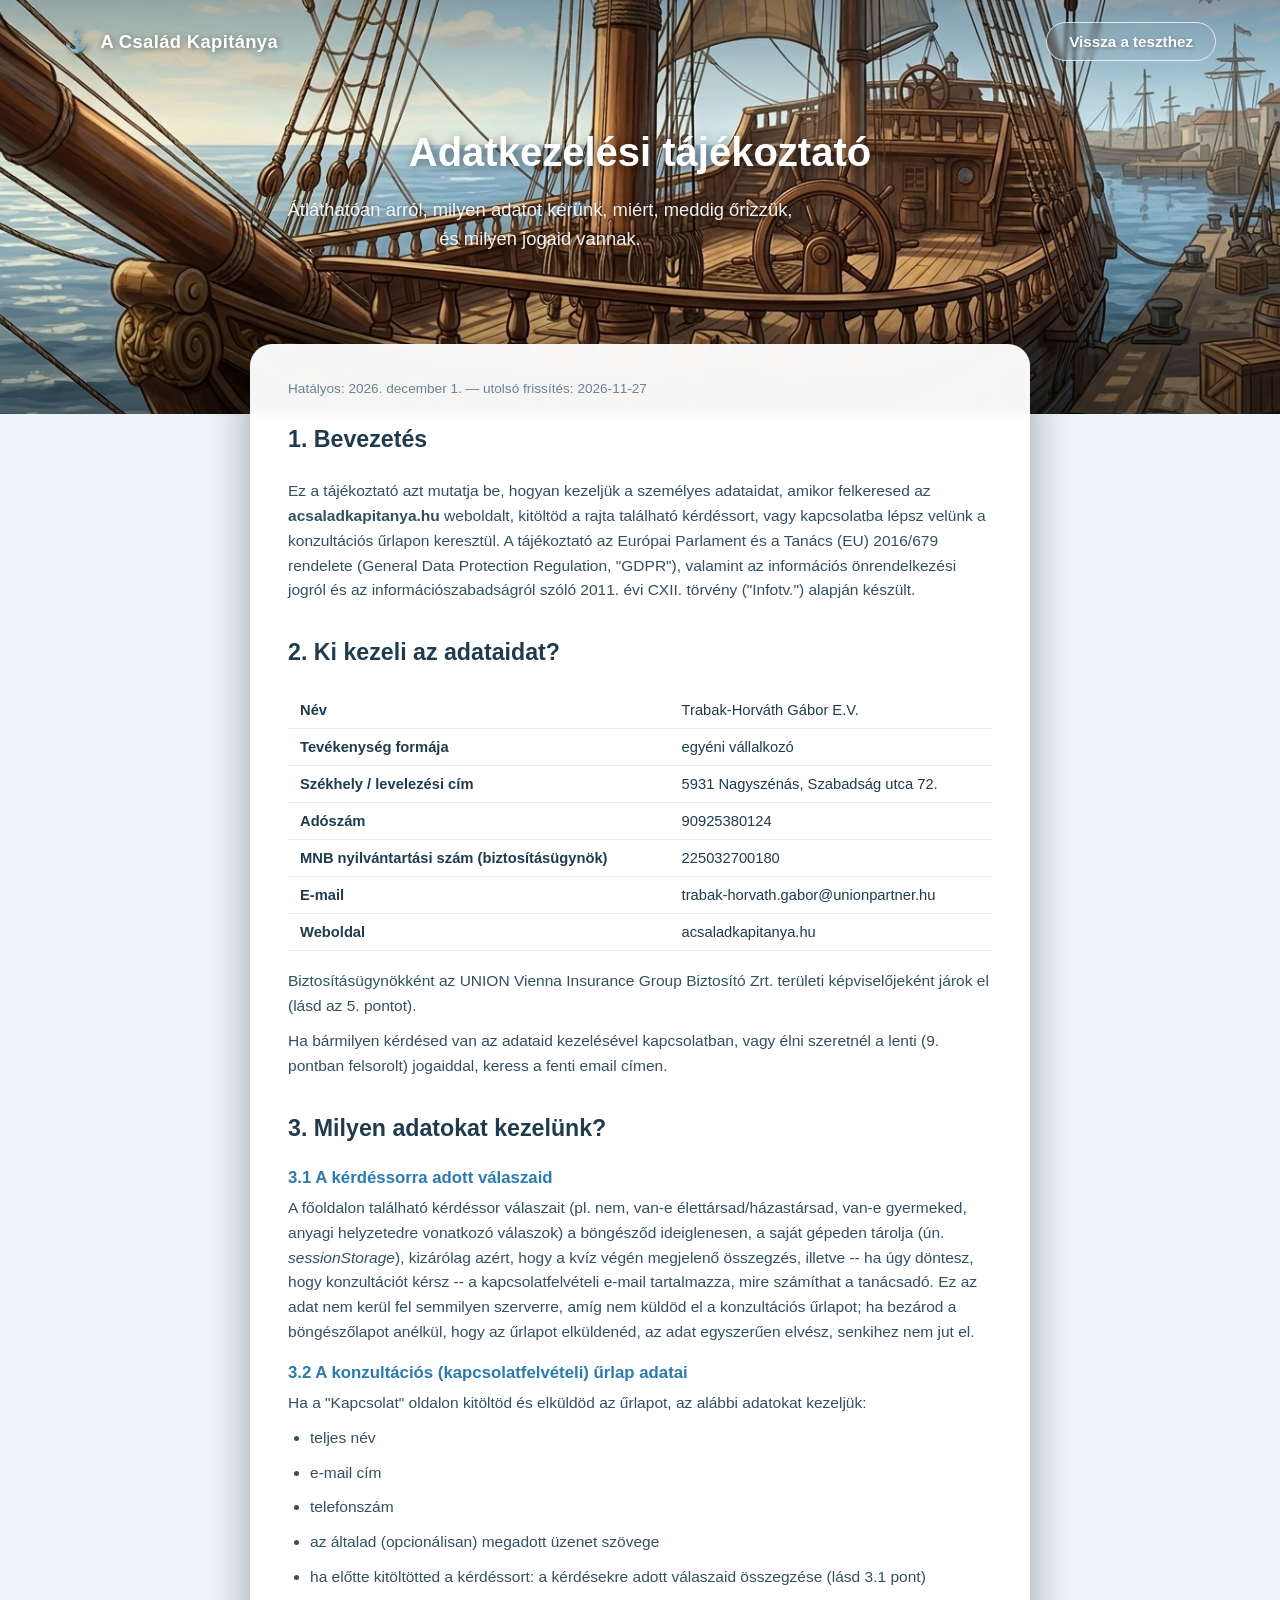
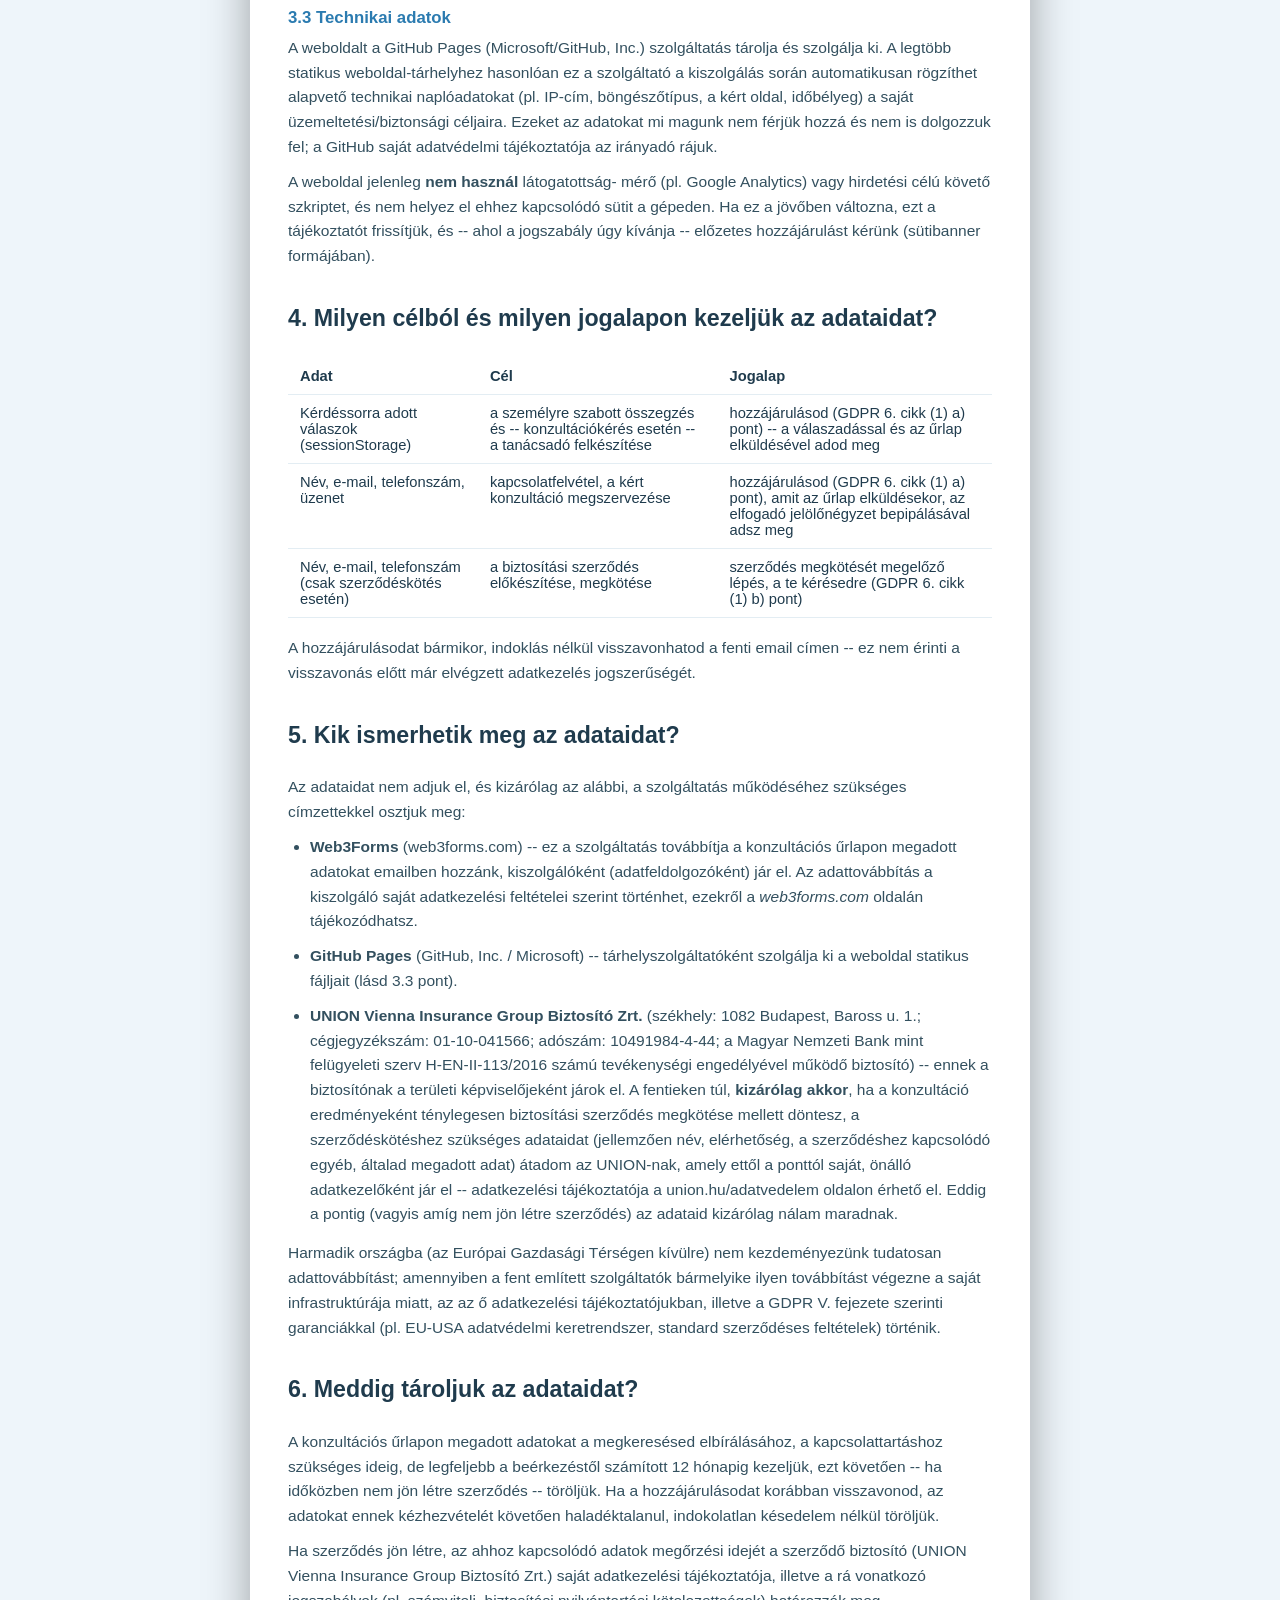
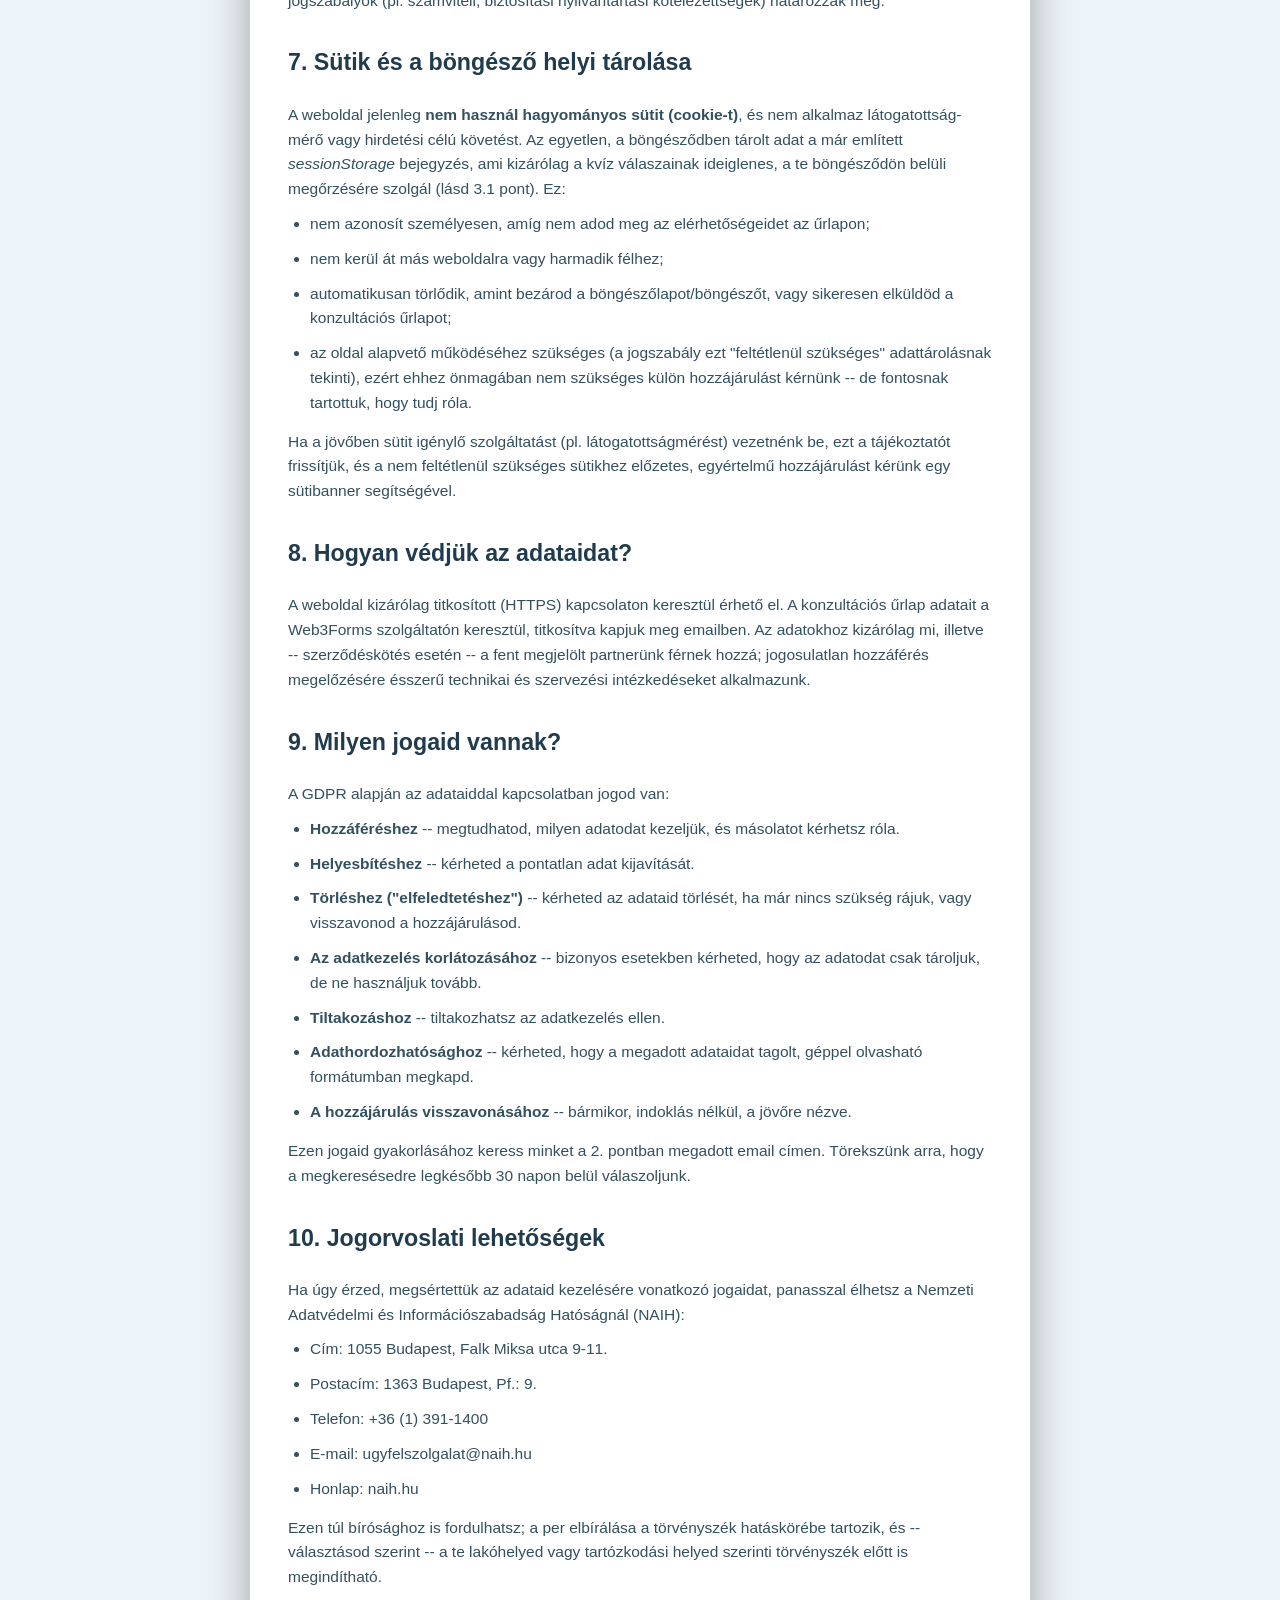
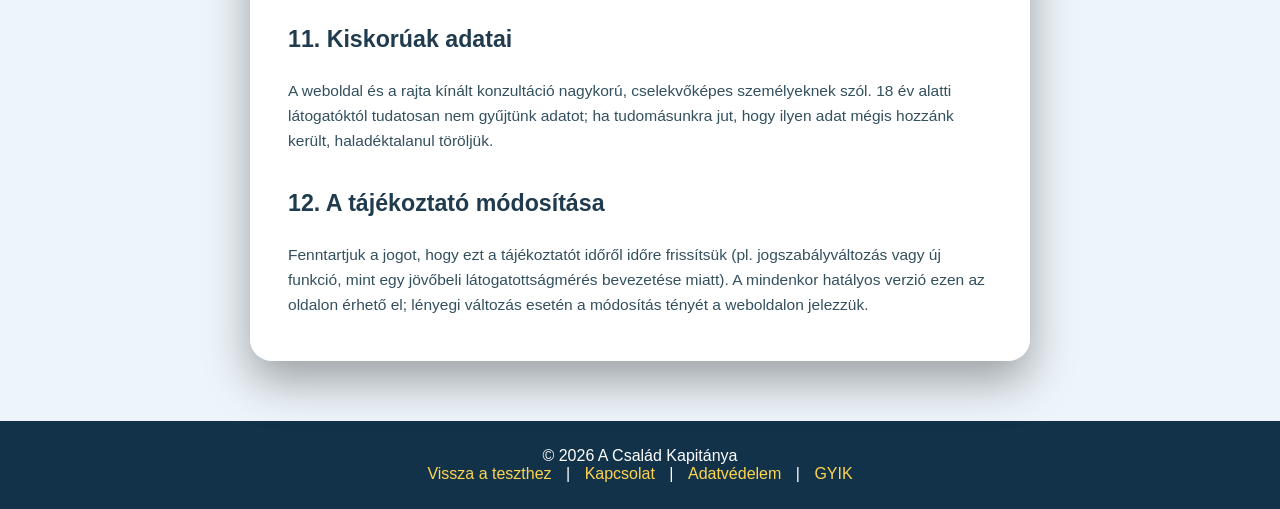
==== commit f9faa7e8: "GYIK added Security updated" ====
--- a/adatvedelem.html
+++ b/adatvedelem.html
@@ -36,7 +36,7 @@
             tapasztalattal) átnézetni -- ez a szöveg nem minősül jogi
             tanácsadásnak, csak egy kiindulási tervezet.
         -->
-        <p class="updated-note">Hatályos: <span class="todo-fill">[ÉLESBE ÁLLÍTÁS DÁTUMA]</span> — utolsó frissítés: 2026-11-11</p>
+        <p class="updated-note">Hatályos: 2026. december 1. — utolsó frissítés: 2026-11-27</p>
 
         <h2>1. Bevezetés</h2>
         <p>
@@ -52,7 +52,7 @@
         </p>
 
         <h2>2. Ki kezeli az adataidat?</h2>
-        <table>
+        <table class="kv-table">
             <tr><th>Név</th><td>Trabak-Horváth Gábor E.V.</td></tr>
             <tr><th>Tevékenység formája</th><td>egyéni vállalkozó</td></tr>
             <tr><th>Székhely / levelezési cím</th><td>5931 Nagyszénás, Szabadság utca 72.</td></tr>
@@ -121,26 +121,26 @@
         </p>
 
         <h2>4. Milyen célból és milyen jogalapon kezeljük az adataidat?</h2>
-        <table>
+        <table class="cols-table">
             <tr>
                 <th>Adat</th>
                 <th>Cél</th>
                 <th>Jogalap</th>
             </tr>
             <tr>
-                <td>Kérdéssorra adott válaszok (sessionStorage)</td>
-                <td>a személyre szabott összegzés és -- konzultációkérés esetén -- a tanácsadó felkészítése</td>
-                <td>hozzájárulásod (GDPR 6. cikk (1) a) pont) -- a válaszadással és az űrlap elküldésével adod meg</td>
+                <td data-label="Adat">Kérdéssorra adott válaszok (sessionStorage)</td>
+                <td data-label="Cél">a személyre szabott összegzés és -- konzultációkérés esetén -- a tanácsadó felkészítése</td>
+                <td data-label="Jogalap">hozzájárulásod (GDPR 6. cikk (1) a) pont) -- a válaszadással és az űrlap elküldésével adod meg</td>
             </tr>
             <tr>
-                <td>Név, e-mail, telefonszám, üzenet</td>
-                <td>kapcsolatfelvétel, a kért konzultáció megszervezése</td>
-                <td>hozzájárulásod (GDPR 6. cikk (1) a) pont), amit az űrlap elküldésekor, az elfogadó jelölőnégyzet bepipálásával adsz meg</td>
+                <td data-label="Adat">Név, e-mail, telefonszám, üzenet</td>
+                <td data-label="Cél">kapcsolatfelvétel, a kért konzultáció megszervezése</td>
+                <td data-label="Jogalap">hozzájárulásod (GDPR 6. cikk (1) a) pont), amit az űrlap elküldésekor, az elfogadó jelölőnégyzet bepipálásával adsz meg</td>
             </tr>
             <tr>
-                <td>Név, e-mail, telefonszám (csak szerződéskötés esetén)</td>
-                <td>a biztosítási szerződés előkészítése, megkötése</td>
-                <td>szerződés megkötését megelőző lépés, a te kérésedre (GDPR 6. cikk (1) b) pont)</td>
+                <td data-label="Adat">Név, e-mail, telefonszám (csak szerződéskötés esetén)</td>
+                <td data-label="Cél">a biztosítási szerződés előkészítése, megkötése</td>
+                <td data-label="Jogalap">szerződés megkötését megelőző lépés, a te kérésedre (GDPR 6. cikk (1) b) pont)</td>
             </tr>
         </table>
         <p>
@@ -306,7 +306,7 @@
 
 <footer>
     <p>&copy; 2026 A Család Kapitánya </p>
-    <p><a href="index.html">Vissza a teszthez</a> | <a href="contact.html">Kapcsolat</a> | <a href="adatvedelem.html">Adatvédelem</a></p>
+    <p><a href="index.html">Vissza a teszthez</a> | <a href="contact.html">Kapcsolat</a> | <a href="adatvedelem.html">Adatvédelem</a> | <a href="gyik.html">GYIK</a></p>
 </footer>
 
 </body>
--- a/css/style.css
+++ b/css/style.css
@@ -896,6 +896,82 @@
     margin-bottom: 8px;
     font-size: 1rem;
     color: #8a5a00;
+}
+
+/* FAQ ACCORDION (gyik.html) -- plain <details>/<summary> so it works (and
+   is keyboard/screen-reader accessible) with zero JS; the only styling job
+   here is to hide the browser's default marker and draw our own rotating
+   "+"/"x" in its place. Lives inside the same .legal-content card as the
+   adatvedelem.html prose, so it already inherits that card's width/padding
+   behaviour on mobile without needing its own media-query rules. */
+.faq-list {
+    display: flex;
+    flex-direction: column;
+    gap: 10px;
+    margin-top: 8px;
+}
+
+.faq-item {
+    border: 1px solid #e3edf3;
+    border-radius: 14px;
+    padding: 0 20px;
+    background: #f7fafc;
+}
+
+.faq-item summary {
+    cursor: pointer;
+    list-style: none;
+    display: flex;
+    align-items: center;
+    justify-content: space-between;
+    gap: 16px;
+    padding: 16px 0;
+    font-weight: 700;
+    color: #1f3b4d;
+    font-size: 1rem;
+}
+
+.faq-item summary::-webkit-details-marker {
+    display: none;
+}
+
+.faq-item summary::after {
+    content: "+";
+    font-size: 1.5rem;
+    font-weight: 400;
+    color: #2b7bb0;
+    flex-shrink: 0;
+    line-height: 1;
+    transition: transform 0.2s ease;
+}
+
+.faq-item[open] summary::after {
+    transform: rotate(135deg);
+}
+
+.faq-item .faq-answer {
+    padding: 0 0 18px;
+    color: #33505f;
+    line-height: 1.6;
+}
+
+.faq-item .faq-answer p {
+    margin-bottom: 10px;
+    font-size: 0.97rem;
+}
+
+.faq-item .faq-answer p:last-child {
+    margin-bottom: 0;
+}
+
+.faq-item .faq-answer ul {
+    padding-left: 20px;
+    margin-bottom: 10px;
+}
+
+.faq-item .faq-answer li {
+    margin-bottom: 8px;
+    font-size: 0.97rem;
 }
 
 /* ============================================================
@@ -1122,6 +1198,88 @@
     .contact-section {
         margin-top: -40px;
     }
+
+    /* LEGAL PAGE TABLES (adatvedelem.html): at full width these are plain
+       data tables, but neither layout survives a narrow phone screen --
+       the long, non-wrapping row labels in .kv-table (e.g. "MNB
+       nyilvántartási szám (biztosításügynök)") and the three roughly-equal
+       columns in .cols-table both need far more than ~340px of usable
+       width, so the table as a whole grew wider than the viewport and
+       pushed its own text sideways into a horizontal scrollbar. Both get
+       turned into stacked "label above value" cards instead -- the classic
+       responsive-table reflow (table/tr/th/td forced to display:block) --
+       which has no minimum width to violate regardless of how long any
+       given label or value is.
+       .kv-table rows already read as a single label+value pair (the row's
+       own <th> becomes the label), so no markup change was needed beyond
+       the stacking. .cols-table has a real header row (Adat/Cél/Jogalap)
+       instead -- that row is hidden on mobile, and each <td> carries a
+       data-label attribute (added in adatvedelem.html) that a ::before
+       rule turns into its own small heading, so which column is which is
+       never lost. */
+    .legal-content table.kv-table,
+    .legal-content table.kv-table tbody,
+    .legal-content table.kv-table tr,
+    .legal-content table.kv-table th,
+    .legal-content table.kv-table td,
+    .legal-content table.cols-table,
+    .legal-content table.cols-table tbody,
+    .legal-content table.cols-table tr,
+    .legal-content table.cols-table td {
+        display: block;
+        width: 100%;
+    }
+
+    .legal-content table.kv-table tr {
+        padding: 10px 0;
+        border-bottom: 1px solid #e3edf3;
+    }
+
+    .legal-content table.kv-table th,
+    .legal-content table.kv-table td {
+        padding: 2px 0;
+        border-bottom: none;
+        white-space: normal;
+    }
+
+    .legal-content table.kv-table th {
+        font-size: 0.78rem;
+        text-transform: uppercase;
+        letter-spacing: 0.03em;
+        color: #6c8291;
+        font-weight: 700;
+    }
+
+    .legal-content table.kv-table td {
+        color: #1f3b4d;
+        font-weight: 600;
+    }
+
+    .legal-content table.cols-table tr:first-child {
+        display: none;
+    }
+
+    .legal-content table.cols-table tr {
+        margin-bottom: 16px;
+        padding-bottom: 12px;
+        border-bottom: 1px solid #e3edf3;
+    }
+
+    .legal-content table.cols-table td {
+        padding: 3px 0;
+        border-bottom: none;
+    }
+
+    .legal-content table.cols-table td::before {
+        content: attr(data-label);
+        display: block;
+        font-size: 0.78rem;
+        text-transform: uppercase;
+        letter-spacing: 0.03em;
+        color: #6c8291;
+        font-weight: 700;
+        margin-bottom: 2px;
+    }
 }
 
 /* Short viewports regardless of width — mainly phones in landscape, where
@@ -1316,4 +1474,70 @@
     .contact-section {
         margin-top: -30px;
     }
-}
+
+    /* Same "stack label over value" reflow as the portrait breakpoint above
+       -- see the comment there for why. */
+    .legal-content table.kv-table,
+    .legal-content table.kv-table tbody,
+    .legal-content table.kv-table tr,
+    .legal-content table.kv-table th,
+    .legal-content table.kv-table td,
+    .legal-content table.cols-table,
+    .legal-content table.cols-table tbody,
+    .legal-content table.cols-table tr,
+    .legal-content table.cols-table td {
+        display: block;
+        width: 100%;
+    }
+
+    .legal-content table.kv-table tr {
+        padding: 10px 0;
+        border-bottom: 1px solid #e3edf3;
+    }
+
+    .legal-content table.kv-table th,
+    .legal-content table.kv-table td {
+        padding: 2px 0;
+        border-bottom: none;
+        white-space: normal;
+    }
+
+    .legal-content table.kv-table th {
+        font-size: 0.78rem;
+        text-transform: uppercase;
+        letter-spacing: 0.03em;
+        color: #6c8291;
+        font-weight: 700;
+    }
+
+    .legal-content table.kv-table td {
+        color: #1f3b4d;
+        font-weight: 600;
+    }
+
+    .legal-content table.cols-table tr:first-child {
+        display: none;
+    }
+
+    .legal-content table.cols-table tr {
+        margin-bottom: 16px;
+        padding-bottom: 12px;
+        border-bottom: 1px solid #e3edf3;
+    }
+
+    .legal-content table.cols-table td {
+        padding: 3px 0;
+        border-bottom: none;
+    }
+
+    .legal-content table.cols-table td::before {
+        content: attr(data-label);
+        display: block;
+        font-size: 0.78rem;
+        text-transform: uppercase;
+        letter-spacing: 0.03em;
+        color: #6c8291;
+        font-weight: 700;
+        margin-bottom: 2px;
+    }
+}
